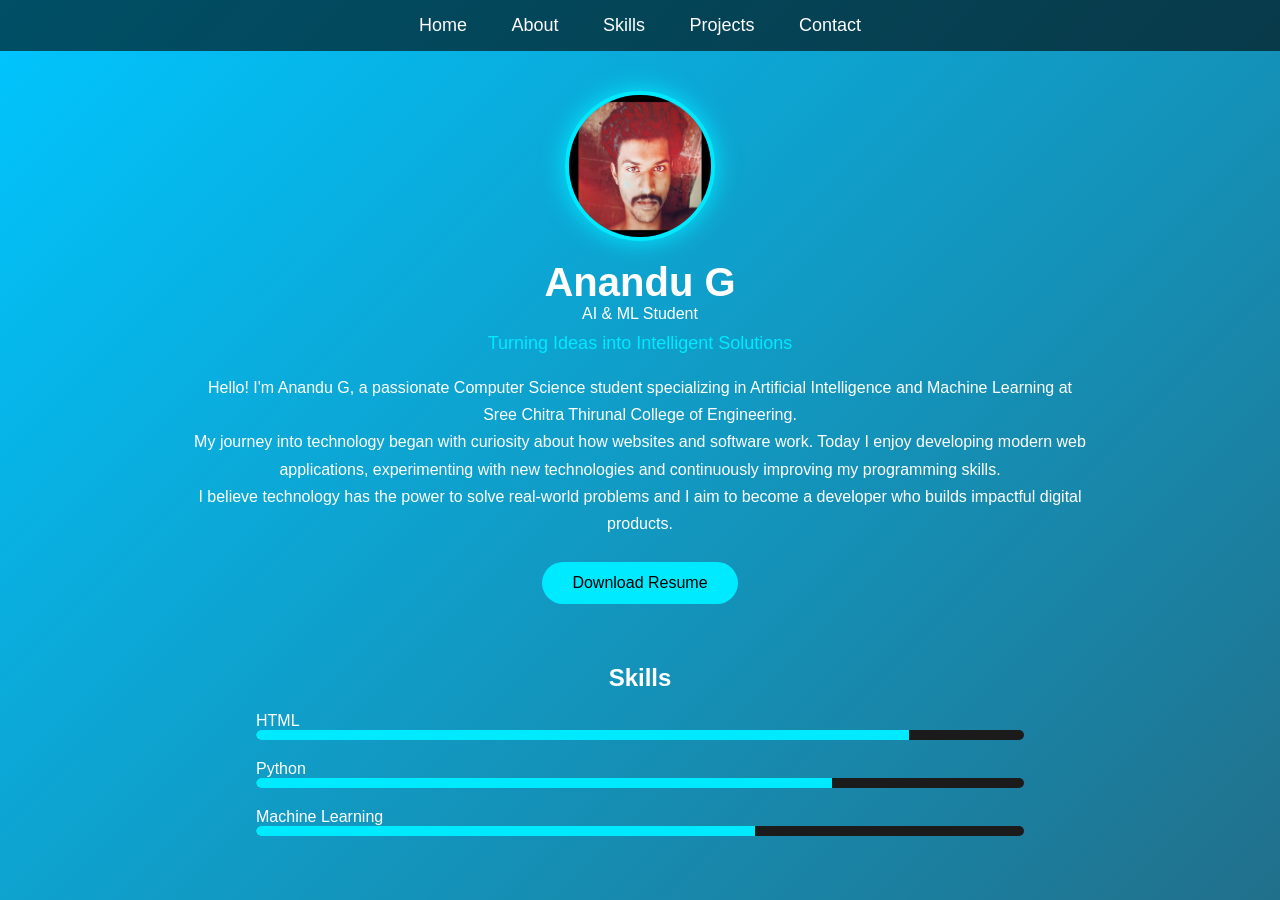
==== index.html @ eeee23ca "Refactor HTML and CSS for improved styling" ====
<!DOCTYPE html>
<html>
<head>
<title>Anandu Portfolio</title>

<style>

*{
margin:0;
padding:0;
box-sizing:border-box;
font-family:Arial;
}

/* Animated Gradient Background */

body{
height:100vh;
color:white;
text-align:center;
background: linear-gradient(-45deg,#0f2027,#203a43,#2c5364,#00c6ff);
background-size:400% 400%;
animation:gradient 12s ease infinite;
}

@keyframes gradient{
0%{background-position:0% 50%;}
50%{background-position:100% 50%;}
100%{background-position:0% 50%;}
}

/* Navigation */

nav{
background:rgba(0,0,0,0.6);
padding:15px;
position:sticky;
top:0;
}

nav a{
color:white;
text-decoration:none;
margin:20px;
font-size:18px;
transition:0.3s;
}

nav a:hover{
color:#00eaff;
}

/* Profile Section */

.profile img{
width:150px;
height:150px;
border-radius:50%;
border:4px solid #00eaff;
margin-top:40px;
box-shadow:0 0 25px #00eaff;
transition:0.5s;
}

.profile img:hover{
transform:scale(1.1);
box-shadow:0 0 40px #00eaff;
}

h1{
margin-top:15px;
font-size:40px;
}

.subtitle{
color:#00eaff;
margin:10px;
font-size:18px;
}

.intro{
width:70%;
margin:auto;
margin-top:20px;
line-height:1.7;
}

/* Resume Button */

.btn{
margin-top:25px;
padding:12px 30px;
background:#00eaff;
border:none;
border-radius:25px;
font-size:16px;
cursor:pointer;
transition:0.3s;
}

.btn:hover{
background:white;
transform:scale(1.05);
}

/* Skills */

.skills{
margin-top:60px;
}

.skill{
width:60%;
margin:20px auto;
text-align:left;
}

.bar{
background:#1b1b1b;
border-radius:20px;
overflow:hidden;
}

.progress{
height:10px;
background:#00eaff;
animation:load 2s;
}

@keyframes load{
0%{width:0}
}

/* Floating Animation */

.profile{
animation:float 3s ease-in-out infinite;
}

@keyframes float{
0%,100%{transform:translateY(0);}
50%{transform:translateY(-10px);}
}

</style>

</head>

<body>

<nav>

<a href="#">Home</a>
<a href="about.html">About</a>
<a href="skills.html">Skills</a>
<a href="projects.html">Projects</a>
<a href="contact.html">Contact</a>

</nav>

<div class="profile">

<img src="profile.jpg">

<h1>Anandu G</h1>

<p>AI & ML Student</p>

<p class="subtitle">Turning Ideas into Intelligent Solutions</p>

<div class="intro">

<p>
Hello! I'm Anandu G, a passionate Computer Science student specializing in Artificial Intelligence and Machine Learning at Sree Chitra Thirunal College of Engineering.
</p>

<p>
My journey into technology began with curiosity about how websites and software work. Today I enjoy developing modern web applications, experimenting with new technologies and continuously improving my programming skills.
</p>

<p>
I believe technology has the power to solve real-world problems and I aim to become a developer who builds impactful digital products.
</p>

</div>

<button class="btn">Download Resume</button>

</div>

<div class="skills">

<h2>Skills</h2>

<div class="skill">

<p>HTML</p>

<div class="bar">
<div class="progress" style="width:85%"></div>
</div>

</div>

<div class="skill">

<p>Python</p>

<div class="bar">
<div class="progress" style="width:75%"></div>
</div>

</div>

<div class="skill">

<p>Machine Learning</p>

<div class="bar">
<div class="progress" style="width:65%"></div>
</div>

</div>

</div>

</body>
</html>
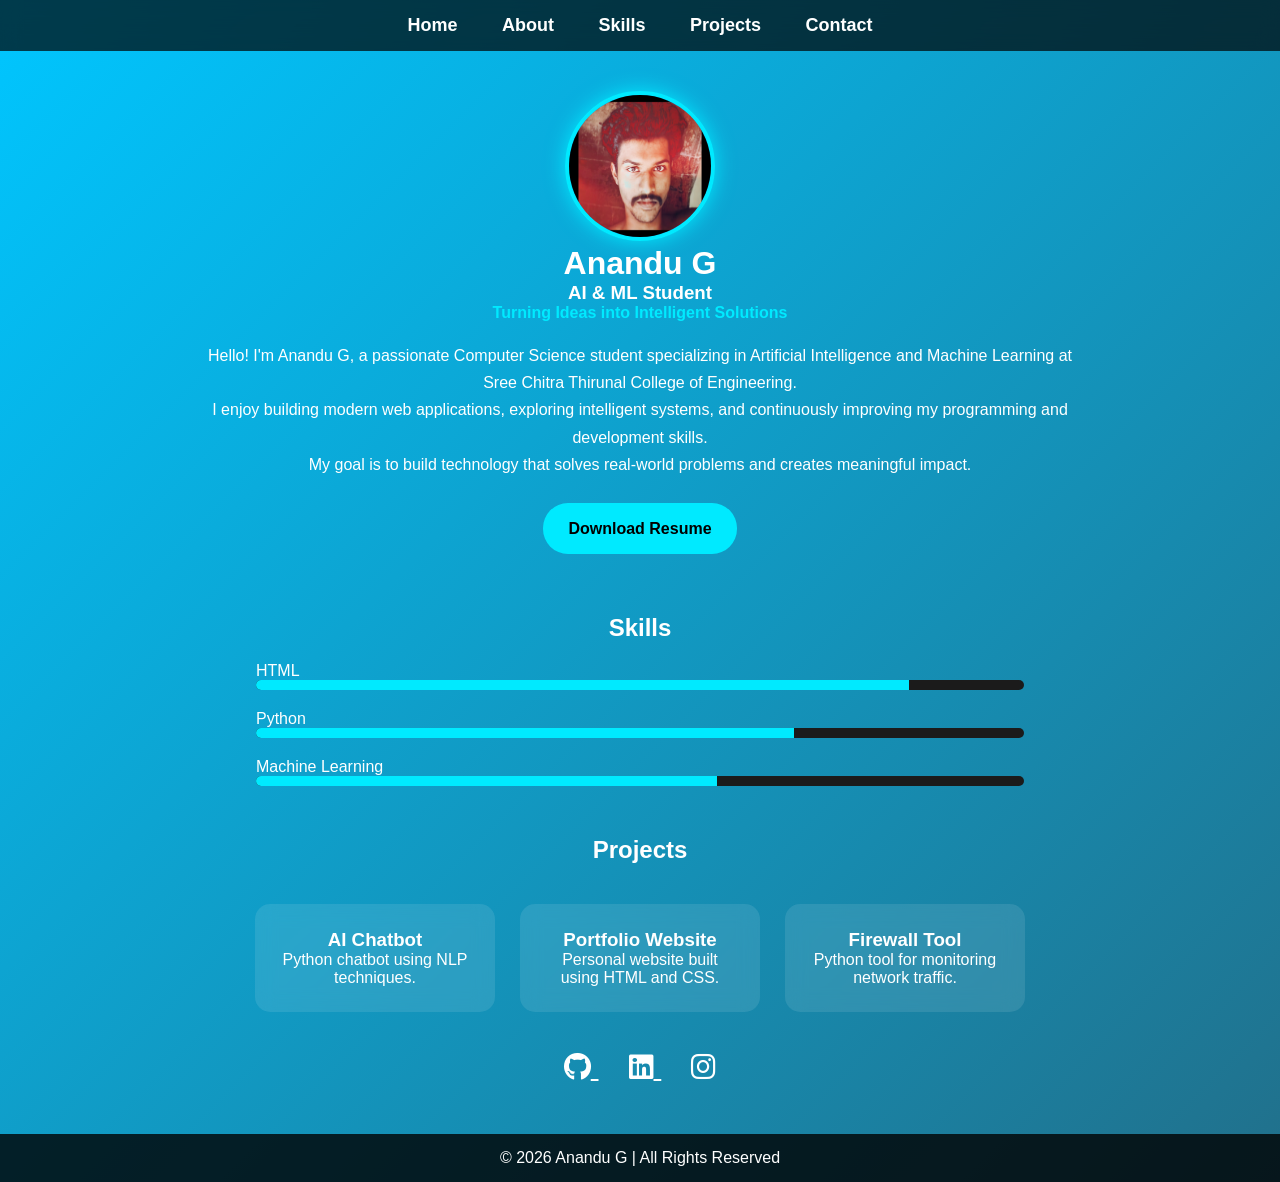
==== commit b7e2d269: "Refactor HTML structure and update styles" ====
--- a/index.html
+++ b/index.html
@@ -3,19 +3,24 @@
 <head>
 <title>Anandu Portfolio</title>
 
+<meta name="viewport" content="width=device-width, initial-scale=1.0">
+
+<!-- Font Awesome Icons -->
+<link rel="stylesheet"
+href="https://cdnjs.cloudflare.com/ajax/libs/font-awesome/6.5.0/css/all.min.css">
+
 <style>
 
 *{
 margin:0;
 padding:0;
 box-sizing:border-box;
-font-family:Arial;
-}
-
-/* Animated Gradient Background */
+font-family:Arial, sans-serif;
+}
+
+/* Animated Background */
 
 body{
-height:100vh;
 color:white;
 text-align:center;
 background: linear-gradient(-45deg,#0f2027,#203a43,#2c5364,#00c6ff);
@@ -32,17 +37,19 @@
 /* Navigation */
 
 nav{
-background:rgba(0,0,0,0.6);
+background:rgba(0,0,0,0.7);
 padding:15px;
 position:sticky;
 top:0;
+backdrop-filter:blur(10px);
 }
 
 nav a{
 color:white;
+margin:20px;
 text-decoration:none;
-margin:20px;
 font-size:18px;
+font-weight:bold;
 transition:0.3s;
 }
 
@@ -50,51 +57,42 @@
 color:#00eaff;
 }
 
-/* Profile Section */
-
-.profile img{
+/* Profile */
+
+.profile-img{
 width:150px;
 height:150px;
 border-radius:50%;
 border:4px solid #00eaff;
 margin-top:40px;
-box-shadow:0 0 25px #00eaff;
-transition:0.5s;
-}
-
-.profile img:hover{
+box-shadow:0 0 20px #00eaff;
+transition:0.4s;
+}
+
+.profile-img:hover{
 transform:scale(1.1);
-box-shadow:0 0 40px #00eaff;
-}
-
-h1{
-margin-top:15px;
-font-size:40px;
-}
-
-.subtitle{
-color:#00eaff;
-margin:10px;
-font-size:18px;
-}
+}
+
+/* Intro */
 
 .intro{
 width:70%;
 margin:auto;
+line-height:1.7;
 margin-top:20px;
-line-height:1.7;
-}
-
-/* Resume Button */
+}
+
+/* Button */
 
 .btn{
+display:inline-block;
+padding:12px 25px;
+background:#00eaff;
+color:black;
+text-decoration:none;
+border-radius:25px;
 margin-top:25px;
-padding:12px 30px;
-background:#00eaff;
-border:none;
-border-radius:25px;
-font-size:16px;
-cursor:pointer;
+font-weight:bold;
 transition:0.3s;
 }
 
@@ -117,6 +115,7 @@
 
 .bar{
 background:#1b1b1b;
+height:10px;
 border-radius:20px;
 overflow:hidden;
 }
@@ -124,49 +123,85 @@
 .progress{
 height:10px;
 background:#00eaff;
-animation:load 2s;
-}
-
-@keyframes load{
-0%{width:0}
-}
-
-/* Floating Animation */
-
-.profile{
-animation:float 3s ease-in-out infinite;
-}
-
-@keyframes float{
-0%,100%{transform:translateY(0);}
-50%{transform:translateY(-10px);}
+}
+
+.html{width:85%;}
+.python{width:70%;}
+.ml{width:60%;}
+
+/* Projects */
+
+.projects{
+display:flex;
+justify-content:center;
+flex-wrap:wrap;
+gap:25px;
+margin-top:40px;
+}
+
+.card{
+background:rgba(255,255,255,0.1);
+padding:25px;
+border-radius:15px;
+width:240px;
+backdrop-filter:blur(10px);
+transition:0.4s;
+}
+
+.card:hover{
+transform:translateY(-10px);
+box-shadow:0 0 20px #00eaff;
+}
+
+/* Social Icons */
+
+.social{
+margin-top:40px;
+}
+
+.social a{
+color:white;
+font-size:28px;
+margin:0 15px;
+transition:0.3s;
+}
+
+.social a:hover{
+color:#00eaff;
+transform:scale(1.2);
+}
+
+/* Footer */
+
+footer{
+margin-top:50px;
+background:rgba(0,0,0,0.8);
+padding:15px;
 }
 
 </style>
-
 </head>
 
 <body>
 
+<!-- Navigation -->
+
 <nav>
-
 <a href="#">Home</a>
-<a href="about.html">About</a>
-<a href="skills.html">Skills</a>
-<a href="projects.html">Projects</a>
-<a href="contact.html">Contact</a>
-
+<a href="#">About</a>
+<a href="#">Skills</a>
+<a href="#">Projects</a>
+<a href="#">Contact</a>
 </nav>
 
-<div class="profile">
-
-<img src="profile.jpg">
+<!-- Profile -->
+
+<img src="profile.jpg" class="profile-img">
 
 <h1>Anandu G</h1>
-
-<p>AI & ML Student</p>
-
-<p class="subtitle">Turning Ideas into Intelligent Solutions</p>
+<h3>AI & ML Student</h3>
+
+<h4 style="color:#00eaff;">Turning Ideas into Intelligent Solutions</h4>
 
 <div class="intro">
 
@@ -175,54 +210,88 @@
 </p>
 
 <p>
-My journey into technology began with curiosity about how websites and software work. Today I enjoy developing modern web applications, experimenting with new technologies and continuously improving my programming skills.
+I enjoy building modern web applications, exploring intelligent systems, and continuously improving my programming and development skills.
 </p>
 
 <p>
-I believe technology has the power to solve real-world problems and I aim to become a developer who builds impactful digital products.
+My goal is to build technology that solves real-world problems and creates meaningful impact.
 </p>
 
-</div>
-
-<button class="btn">Download Resume</button>
-
-</div>
+<a href="resume.pdf" class="btn">Download Resume</a>
+
+</div>
+
+<!-- Skills -->
 
 <div class="skills">
 
 <h2>Skills</h2>
 
 <div class="skill">
-
 <p>HTML</p>
-
-<div class="bar">
-<div class="progress" style="width:85%"></div>
-</div>
-
+<div class="bar"><div class="progress html"></div></div>
 </div>
 
 <div class="skill">
-
 <p>Python</p>
-
-<div class="bar">
-<div class="progress" style="width:75%"></div>
-</div>
-
+<div class="bar"><div class="progress python"></div></div>
 </div>
 
 <div class="skill">
-
 <p>Machine Learning</p>
-
-<div class="bar">
-<div class="progress" style="width:65%"></div>
-</div>
-
-</div>
-
-</div>
+<div class="bar"><div class="progress ml"></div></div>
+</div>
+
+</div>
+
+<!-- Projects -->
+
+<h2 style="margin-top:50px;">Projects</h2>
+
+<div class="projects">
+
+<div class="card">
+<h3>AI Chatbot</h3>
+<p>Python chatbot using NLP techniques.</p>
+</div>
+
+<div class="card">
+<h3>Portfolio Website</h3>
+<p>Personal website built using HTML and CSS.</p>
+</div>
+
+<div class="card">
+<h3>Firewall Tool</h3>
+<p>Python tool for monitoring network traffic.</p>
+</div>
+
+</div>
+
+<!-- Social -->
+
+<div class="social">
+
+<a href="https://github.com/anandu112-ai" target="_blank">
+<i class="fab fa-github"></i>
+</a>
+
+<a href="https://www.linkedin.com/in/anandug112" target="_blank">
+<i class="fab fa-linkedin"></i>
+</a>
+
+<a href="https://www.instagram.com/lonewolf_mk" target="_blank">
+<i class="fab fa-instagram"></i>
+</a>
+
+</div>
+
+<!-- Footer -->
+
+<footer>
+
+<p>© 2026 Anandu G | All Rights Reserved</p>
+
+</footer>
 
 </body>
 </html>
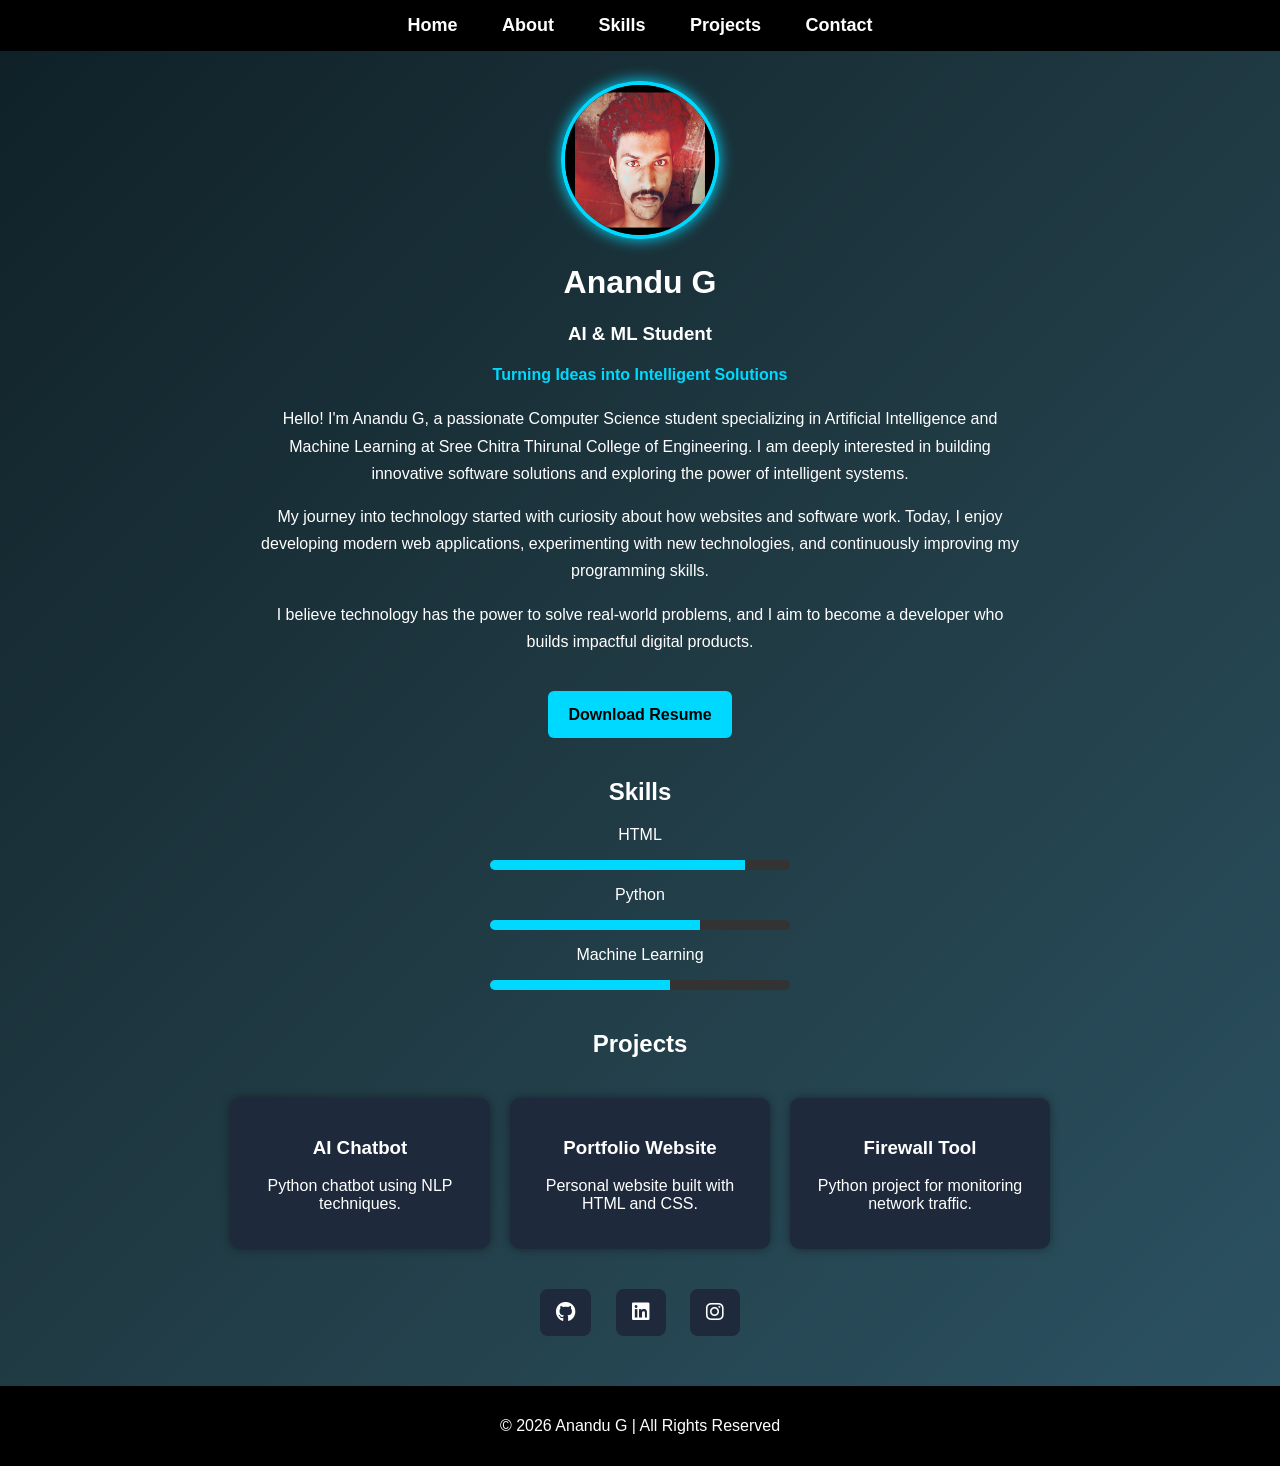
==== commit 5c9c7e87: "Refactor index.html for style and content updates Updated various styles and content for improved ae" ====
--- a/index.html
+++ b/index.html
@@ -1,47 +1,30 @@
 <!DOCTYPE html>
 <html>
+
 <head>
+
 <title>Anandu Portfolio</title>
 
-<meta name="viewport" content="width=device-width, initial-scale=1.0">
-
 <!-- Font Awesome Icons -->
-<link rel="stylesheet"
-href="https://cdnjs.cloudflare.com/ajax/libs/font-awesome/6.5.0/css/all.min.css">
+<link rel="stylesheet" href="https://cdnjs.cloudflare.com/ajax/libs/font-awesome/6.5.0/css/all.min.css">
 
 <style>
 
-*{
+body{
 margin:0;
-padding:0;
-box-sizing:border-box;
 font-family:Arial, sans-serif;
-}
-
-/* Animated Background */
-
-body{
+text-align:center;
+background:linear-gradient(135deg,#0f2027,#203a43,#2c5364);
 color:white;
-text-align:center;
-background: linear-gradient(-45deg,#0f2027,#203a43,#2c5364,#00c6ff);
-background-size:400% 400%;
-animation:gradient 12s ease infinite;
-}
-
-@keyframes gradient{
-0%{background-position:0% 50%;}
-50%{background-position:100% 50%;}
-100%{background-position:0% 50%;}
 }
 
 /* Navigation */
 
 nav{
-background:rgba(0,0,0,0.7);
+background:black;
 padding:15px;
 position:sticky;
 top:0;
-backdrop-filter:blur(10px);
 }
 
 nav a{
@@ -54,7 +37,7 @@
 }
 
 nav a:hover{
-color:#00eaff;
+color:#00d9ff;
 }
 
 /* Profile */
@@ -63,9 +46,9 @@
 width:150px;
 height:150px;
 border-radius:50%;
-border:4px solid #00eaff;
-margin-top:40px;
-box-shadow:0 0 20px #00eaff;
+border:4px solid #00d9ff;
+margin-top:30px;
+box-shadow:0 0 15px #00d9ff;
 transition:0.4s;
 }
 
@@ -76,22 +59,21 @@
 /* Intro */
 
 .intro{
-width:70%;
+width:60%;
 margin:auto;
 line-height:1.7;
-margin-top:20px;
 }
 
 /* Button */
 
 .btn{
 display:inline-block;
-padding:12px 25px;
-background:#00eaff;
+padding:10px 20px;
+background:#00d9ff;
 color:black;
 text-decoration:none;
-border-radius:25px;
-margin-top:25px;
+border-radius:6px;
+margin-top:20px;
 font-weight:bold;
 transition:0.3s;
 }
@@ -104,25 +86,26 @@
 /* Skills */
 
 .skills{
-margin-top:60px;
-}
-
-.skill{
-width:60%;
-margin:20px auto;
-text-align:left;
+margin-top:40px;
 }
 
 .bar{
-background:#1b1b1b;
+width:300px;
+background:#333;
 height:10px;
-border-radius:20px;
+margin:10px auto;
+border-radius:5px;
 overflow:hidden;
 }
 
-.progress{
+.bar div{
 height:10px;
-background:#00eaff;
+background:#00d9ff;
+animation:load 2s;
+}
+
+@keyframes load{
+0%{width:0}
 }
 
 .html{width:85%;}
@@ -134,52 +117,60 @@
 .projects{
 display:flex;
 justify-content:center;
+gap:20px;
+margin-top:40px;
 flex-wrap:wrap;
-gap:25px;
+}
+
+.card{
+background:#1e293b;
+padding:20px;
+border-radius:10px;
+width:220px;
+transition:0.3s;
+box-shadow:0 0 10px rgba(0,0,0,0.4);
+}
+
+.card:hover{
+transform:translateY(-8px);
+background:#00d9ff;
+color:black;
+}
+
+/* Social */
+
+.social{
+margin-top:30px;
+}
+
+.social a{
+display:inline-block;
+margin:10px;
+padding:12px 16px;
+background:#1e293b;
+color:white;
+text-decoration:none;
+border-radius:8px;
+font-size:20px;
+transition:0.3s;
+}
+
+.social a:hover{
+background:#00d9ff;
+color:black;
+transform:scale(1.1);
+}
+
+/* Footer */
+
+footer{
 margin-top:40px;
-}
-
-.card{
-background:rgba(255,255,255,0.1);
-padding:25px;
-border-radius:15px;
-width:240px;
-backdrop-filter:blur(10px);
-transition:0.4s;
-}
-
-.card:hover{
-transform:translateY(-10px);
-box-shadow:0 0 20px #00eaff;
-}
-
-/* Social Icons */
-
-.social{
-margin-top:40px;
-}
-
-.social a{
-color:white;
-font-size:28px;
-margin:0 15px;
-transition:0.3s;
-}
-
-.social a:hover{
-color:#00eaff;
-transform:scale(1.2);
-}
-
-/* Footer */
-
-footer{
-margin-top:50px;
-background:rgba(0,0,0,0.8);
+background:black;
 padding:15px;
 }
 
 </style>
+
 </head>
 
 <body>
@@ -187,11 +178,13 @@
 <!-- Navigation -->
 
 <nav>
-<a href="#">Home</a>
-<a href="#">About</a>
-<a href="#">Skills</a>
-<a href="#">Projects</a>
-<a href="#">Contact</a>
+
+<a href="index.html">Home</a>
+<a href="about.html">About</a>
+<a href="skills.html">Skills</a>
+<a href="projects.html">Projects</a>
+<a href="contact.html">Contact</a>
+
 </nav>
 
 <!-- Profile -->
@@ -201,20 +194,20 @@
 <h1>Anandu G</h1>
 <h3>AI & ML Student</h3>
 
-<h4 style="color:#00eaff;">Turning Ideas into Intelligent Solutions</h4>
+<h4 style="color:#00d9ff;">Turning Ideas into Intelligent Solutions</h4>
 
 <div class="intro">
 
 <p>
-Hello! I'm Anandu G, a passionate Computer Science student specializing in Artificial Intelligence and Machine Learning at Sree Chitra Thirunal College of Engineering.
+Hello! I'm Anandu G, a passionate Computer Science student specializing in Artificial Intelligence and Machine Learning at Sree Chitra Thirunal College of Engineering. I am deeply interested in building innovative software solutions and exploring the power of intelligent systems.
 </p>
 
 <p>
-I enjoy building modern web applications, exploring intelligent systems, and continuously improving my programming and development skills.
+My journey into technology started with curiosity about how websites and software work. Today, I enjoy developing modern web applications, experimenting with new technologies, and continuously improving my programming skills.
 </p>
 
 <p>
-My goal is to build technology that solves real-world problems and creates meaningful impact.
+I believe technology has the power to solve real-world problems, and I aim to become a developer who builds impactful digital products.
 </p>
 
 <a href="resume.pdf" class="btn">Download Resume</a>
@@ -227,26 +220,20 @@
 
 <h2>Skills</h2>
 
-<div class="skill">
 <p>HTML</p>
-<div class="bar"><div class="progress html"></div></div>
-</div>
-
-<div class="skill">
+<div class="bar"><div class="html"></div></div>
+
 <p>Python</p>
-<div class="bar"><div class="progress python"></div></div>
-</div>
-
-<div class="skill">
+<div class="bar"><div class="python"></div></div>
+
 <p>Machine Learning</p>
-<div class="bar"><div class="progress ml"></div></div>
-</div>
+<div class="bar"><div class="ml"></div></div>
 
 </div>
 
 <!-- Projects -->
 
-<h2 style="margin-top:50px;">Projects</h2>
+<h2 style="margin-top:40px;">Projects</h2>
 
 <div class="projects">
 
@@ -257,17 +244,17 @@
 
 <div class="card">
 <h3>Portfolio Website</h3>
-<p>Personal website built using HTML and CSS.</p>
+<p>Personal website built with HTML and CSS.</p>
 </div>
 
 <div class="card">
 <h3>Firewall Tool</h3>
-<p>Python tool for monitoring network traffic.</p>
-</div>
-
-</div>
-
-<!-- Social -->
+<p>Python project for monitoring network traffic.</p>
+</div>
+
+</div>
+
+<!-- Social Links -->
 
 <div class="social">
 
@@ -279,7 +266,7 @@
 <i class="fab fa-linkedin"></i>
 </a>
 
-<a href="https://www.instagram.com/lonewolf_mk" target="_blank">
+<a href="https://www.instagram.com/lonewolf_mk?igsh=MXBmaDljZ3duc3Azbw==" target="_blank">
 <i class="fab fa-instagram"></i>
 </a>
 
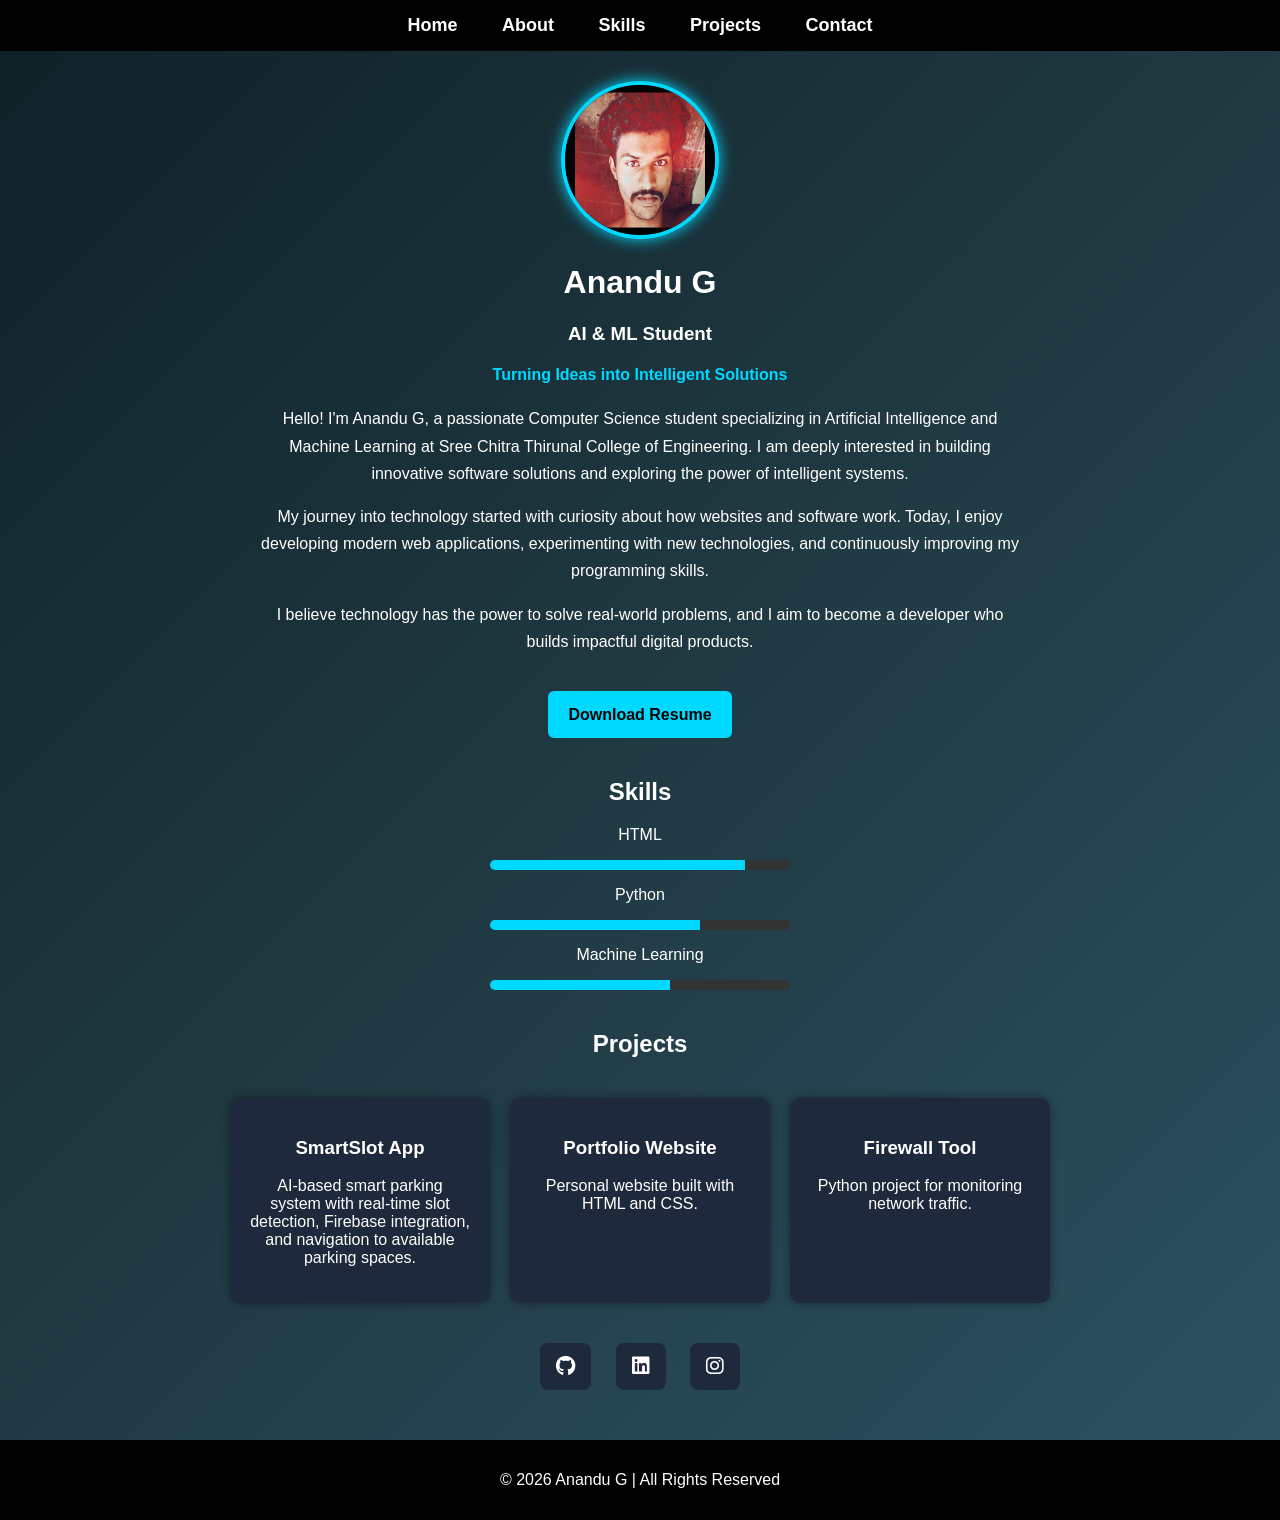
==== commit 979f82e0: "Update index.html" ====
--- a/index.html
+++ b/index.html
@@ -238,8 +238,8 @@
 <div class="projects">
 
 <div class="card">
-<h3>AI Chatbot</h3>
-<p>Python chatbot using NLP techniques.</p>
+<h3>SmartSlot App</h3>
+<p>AI-based smart parking system with real-time slot detection, Firebase integration, and navigation to available parking spaces.</p>
 </div>
 
 <div class="card">
@@ -281,4 +281,4 @@
 </footer>
 
 </body>
-</html>
+</html>
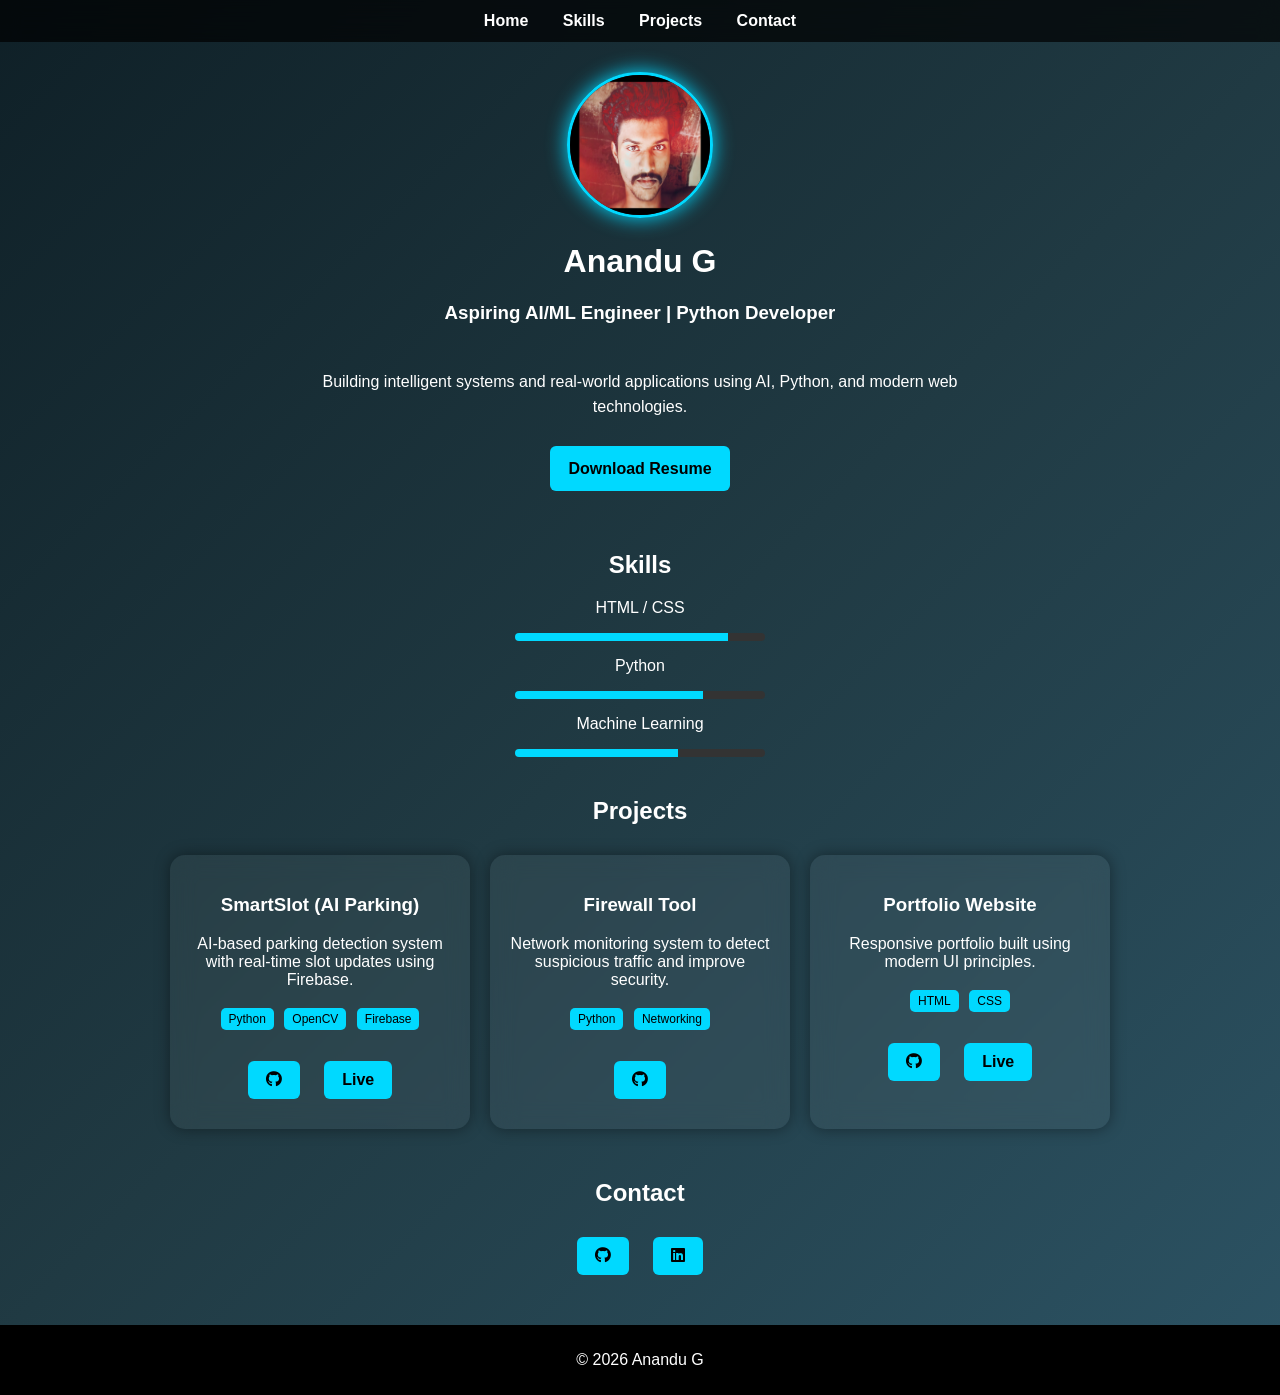
==== commit 548ff642: "Update index.html" ====
--- a/index.html
+++ b/index.html
@@ -1,79 +1,64 @@
 <!DOCTYPE html>
 <html>
-
 <head>
-
-<title>Anandu Portfolio</title>
-
-<!-- Font Awesome Icons -->
+<title>Anandu G | Portfolio</title>
+
 <link rel="stylesheet" href="https://cdnjs.cloudflare.com/ajax/libs/font-awesome/6.5.0/css/all.min.css">
 
 <style>
 
 body{
 margin:0;
-font-family:Arial, sans-serif;
-text-align:center;
+font-family: 'Segoe UI', sans-serif;
 background:linear-gradient(135deg,#0f2027,#203a43,#2c5364);
 color:white;
-}
-
-/* Navigation */
-
+text-align:center;
+}
+
+/* NAV */
 nav{
-background:black;
-padding:15px;
+background:rgba(0,0,0,0.7);
+backdrop-filter:blur(10px);
+padding:12px;
 position:sticky;
 top:0;
 }
 
 nav a{
 color:white;
-margin:20px;
+margin:15px;
 text-decoration:none;
-font-size:18px;
-font-weight:bold;
-transition:0.3s;
-}
-
-nav a:hover{
-color:#00d9ff;
-}
-
-/* Profile */
-
+font-weight:600;
+}
+
+nav a:hover{color:#00d9ff;}
+
+/* PROFILE */
 .profile-img{
-width:150px;
-height:150px;
+width:140px;
+height:140px;
 border-radius:50%;
-border:4px solid #00d9ff;
+border:3px solid #00d9ff;
 margin-top:30px;
-box-shadow:0 0 15px #00d9ff;
-transition:0.4s;
-}
-
-.profile-img:hover{
-transform:scale(1.1);
-}
-
-/* Intro */
+box-shadow:0 0 20px #00d9ff;
+}
 
 .intro{
-width:60%;
+max-width:700px;
 margin:auto;
-line-height:1.7;
-}
-
-/* Button */
-
+line-height:1.6;
+padding:10px;
+}
+
+/* BUTTON */
 .btn{
 display:inline-block;
-padding:10px 20px;
+padding:10px 18px;
 background:#00d9ff;
 color:black;
+border-radius:6px;
+margin:10px;
 text-decoration:none;
-border-radius:6px;
-margin-top:20px;
 font-weight:bold;
 transition:0.3s;
 }
@@ -83,201 +68,167 @@
 transform:scale(1.05);
 }
 
-/* Skills */
-
-.skills{
-margin-top:40px;
-}
-
+/* SECTION */
+.section{margin-top:40px;}
+
+/* SKILLS */
 .bar{
-width:300px;
+width:250px;
 background:#333;
-height:10px;
+height:8px;
 margin:10px auto;
 border-radius:5px;
 overflow:hidden;
 }
-
 .bar div{
-height:10px;
+height:8px;
 background:#00d9ff;
-animation:load 2s;
-}
-
-@keyframes load{
-0%{width:0}
-}
-
-.html{width:85%;}
-.python{width:70%;}
-.ml{width:60%;}
-
-/* Projects */
-
+}
+
+/* PROJECTS */
 .projects{
 display:flex;
+flex-wrap:wrap;
 justify-content:center;
 gap:20px;
-margin-top:40px;
-flex-wrap:wrap;
+padding:10px;
 }
 
 .card{
-background:#1e293b;
+background:rgba(255,255,255,0.05);
+backdrop-filter:blur(12px);
 padding:20px;
-border-radius:10px;
-width:220px;
+border-radius:15px;
+width:260px;
+box-shadow:0 0 15px rgba(0,0,0,0.4);
 transition:0.3s;
-box-shadow:0 0 10px rgba(0,0,0,0.4);
 }
 
 .card:hover{
-transform:translateY(-8px);
+transform:translateY(-10px);
+box-shadow:0 0 25px #00d9ff;
+}
+
+.badge{
+display:inline-block;
 background:#00d9ff;
 color:black;
-}
-
-/* Social */
-
-.social{
-margin-top:30px;
-}
-
-.social a{
-display:inline-block;
-margin:10px;
-padding:12px 16px;
-background:#1e293b;
-color:white;
-text-decoration:none;
-border-radius:8px;
-font-size:20px;
-transition:0.3s;
-}
-
-.social a:hover{
-background:#00d9ff;
-color:black;
-transform:scale(1.1);
-}
-
-/* Footer */
-
+padding:4px 8px;
+margin:3px;
+border-radius:5px;
+font-size:12px;
+}
+
+/* FOOTER */
 footer{
 margin-top:40px;
 background:black;
-padding:15px;
+padding:10px;
 }
 
 </style>
-
 </head>
 
 <body>
 
-<!-- Navigation -->
-
 <nav>
-
-<a href="index.html">Home</a>
-<a href="about.html">About</a>
-<a href="skills.html">Skills</a>
-<a href="projects.html">Projects</a>
-<a href="contact.html">Contact</a>
-
+<a href="#">Home</a>
+<a href="#">Skills</a>
+<a href="#">Projects</a>
+<a href="#">Contact</a>
 </nav>
 
-<!-- Profile -->
-
 <img src="profile.jpg" class="profile-img">
 
 <h1>Anandu G</h1>
-<h3>AI & ML Student</h3>
-
-<h4 style="color:#00d9ff;">Turning Ideas into Intelligent Solutions</h4>
+<h3>Aspiring AI/ML Engineer | Python Developer</h3>
 
 <div class="intro">
-
 <p>
-Hello! I'm Anandu G, a passionate Computer Science student specializing in Artificial Intelligence and Machine Learning at Sree Chitra Thirunal College of Engineering. I am deeply interested in building innovative software solutions and exploring the power of intelligent systems.
+Building intelligent systems and real-world applications using AI, Python, and modern web technologies.
 </p>
 
-<p>
-My journey into technology started with curiosity about how websites and software work. Today, I enjoy developing modern web applications, experimenting with new technologies, and continuously improving my programming skills.
-</p>
-
-<p>
-I believe technology has the power to solve real-world problems, and I aim to become a developer who builds impactful digital products.
-</p>
-
 <a href="resume.pdf" class="btn">Download Resume</a>
-
-</div>
-
-<!-- Skills -->
-
-<div class="skills">
-
+</div>
+
+<!-- SKILLS -->
+<div class="section">
 <h2>Skills</h2>
 
-<p>HTML</p>
-<div class="bar"><div class="html"></div></div>
+<p>HTML / CSS</p>
+<div class="bar"><div style="width:85%"></div></div>
 
 <p>Python</p>
-<div class="bar"><div class="python"></div></div>
+<div class="bar"><div style="width:75%"></div></div>
 
 <p>Machine Learning</p>
-<div class="bar"><div class="ml"></div></div>
-
-</div>
-
-<!-- Projects -->
-
-<h2 style="margin-top:40px;">Projects</h2>
+<div class="bar"><div style="width:65%"></div></div>
+</div>
+
+<!-- PROJECTS -->
+<div class="section">
+<h2>Projects</h2>
 
 <div class="projects">
 
 <div class="card">
-<h3>SmartSlot App</h3>
-<p>AI-based smart parking system with real-time slot detection, Firebase integration, and navigation to available parking spaces.</p>
+<h3>SmartSlot (AI Parking)</h3>
+<p>AI-based parking detection system with real-time slot updates using Firebase.</p>
+
+<span class="badge">Python</span>
+<span class="badge">OpenCV</span>
+<span class="badge">Firebase</span>
+
+<br><br>
+
+<a href="#" class="btn"><i class="fab fa-github"></i></a>
+<a href="#" class="btn">Live</a>
+</div>
+
+<div class="card">
+<h3>Firewall Tool</h3>
+<p>Network monitoring system to detect suspicious traffic and improve security.</p>
+
+<span class="badge">Python</span>
+<span class="badge">Networking</span>
+
+<br><br>
+
+<a href="#" class="btn"><i class="fab fa-github"></i></a>
 </div>
 
 <div class="card">
 <h3>Portfolio Website</h3>
-<p>Personal website built with HTML and CSS.</p>
-</div>
-
-<div class="card">
-<h3>Firewall Tool</h3>
-<p>Python project for monitoring network traffic.</p>
-</div>
-
-</div>
-
-<!-- Social Links -->
-
-<div class="social">
-
-<a href="https://github.com/anandu112-ai" target="_blank">
+<p>Responsive portfolio built using modern UI principles.</p>
+
+<span class="badge">HTML</span>
+<span class="badge">CSS</span>
+
+<br><br>
+
+<a href="#" class="btn"><i class="fab fa-github"></i></a>
+<a href="#" class="btn">Live</a>
+</div>
+
+</div>
+</div>
+
+<!-- CONTACT -->
+<div class="section">
+<h2>Contact</h2>
+
+<a href="https://github.com/anandu112-ai" class="btn">
 <i class="fab fa-github"></i>
 </a>
 
-<a href="https://www.linkedin.com/in/anandug112" target="_blank">
+<a href="https://www.linkedin.com/in/anandug112" class="btn">
 <i class="fab fa-linkedin"></i>
 </a>
 
-<a href="https://www.instagram.com/lonewolf_mk?igsh=MXBmaDljZ3duc3Azbw==" target="_blank">
-<i class="fab fa-instagram"></i>
-</a>
-
-</div>
-
-<!-- Footer -->
+</div>
 
 <footer>
-
-<p>© 2026 Anandu G | All Rights Reserved</p>
-
+<p>© 2026 Anandu G</p>
 </footer>
 
 </body>
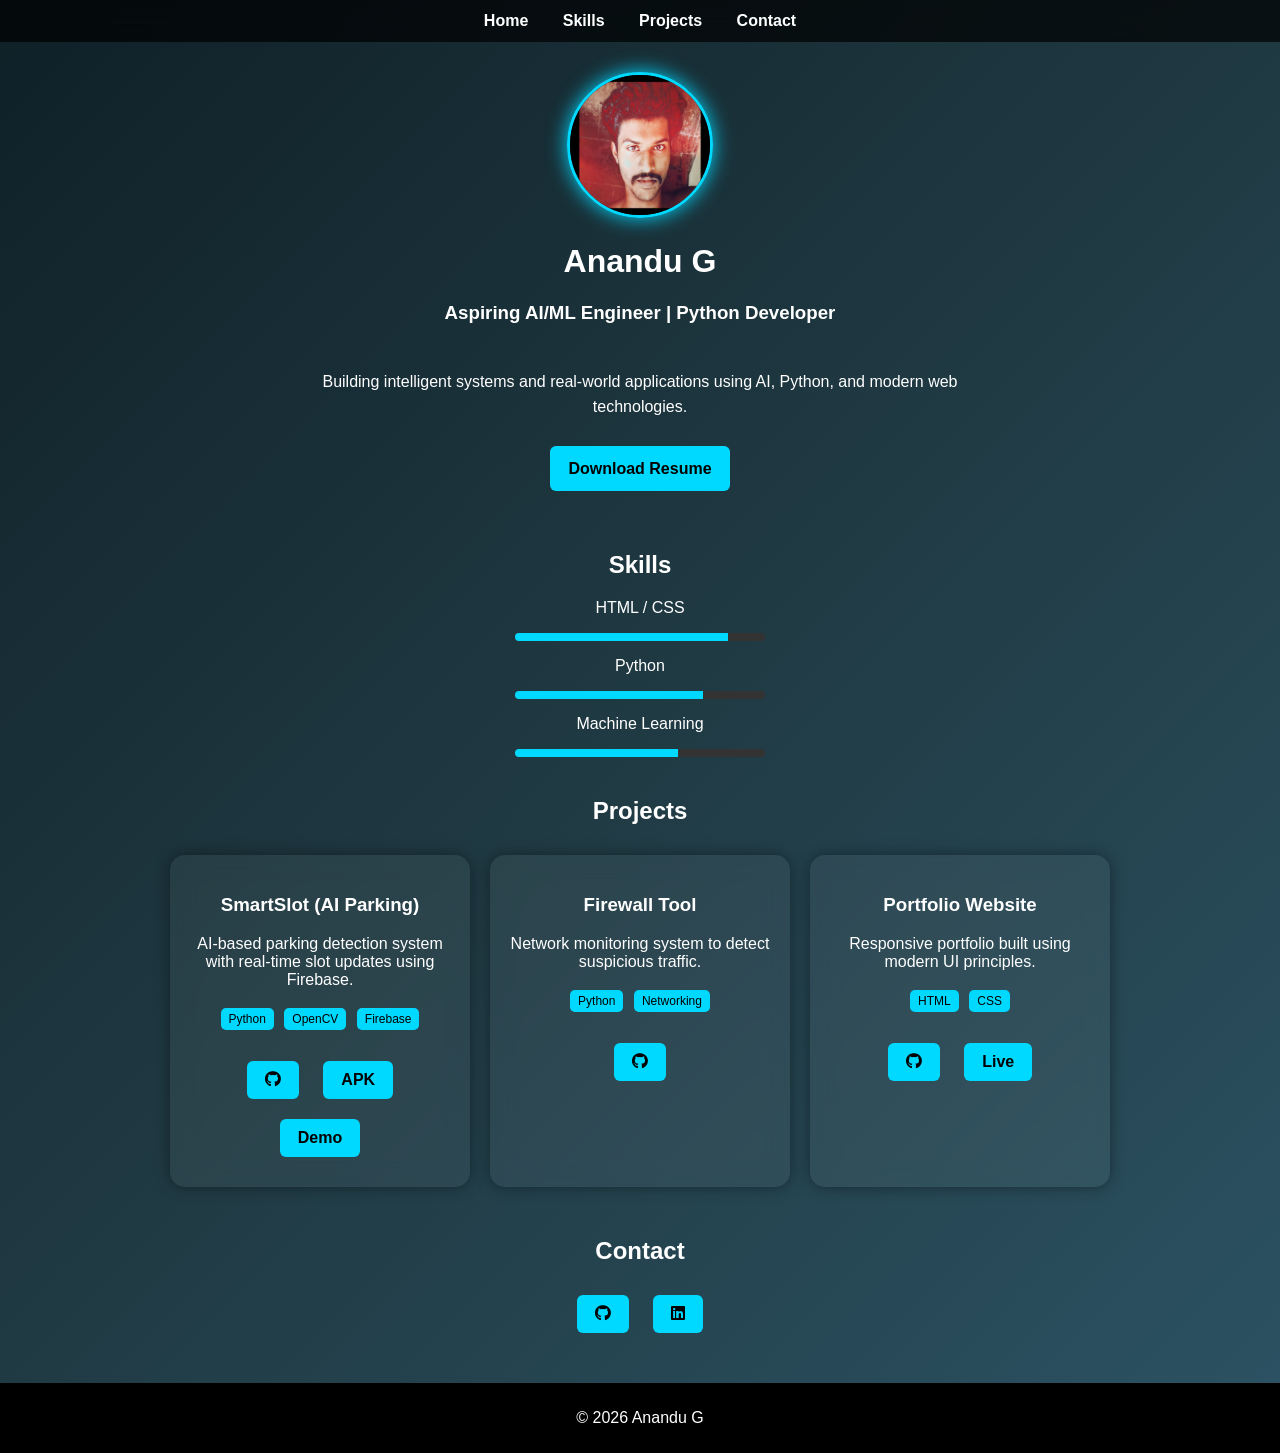
==== commit 758dec38: "Update index.html" ====
--- a/index.html
+++ b/index.html
@@ -131,11 +131,12 @@
 
 <body>
 
+<!-- NAVIGATION -->
 <nav>
-<a href="#">Home</a>
-<a href="#">Skills</a>
-<a href="#">Projects</a>
-<a href="#">Contact</a>
+<a href="index.html">Home</a>
+<a href="skills.html">Skills</a>
+<a href="projects.html">Projects</a>
+<a href="contact.html">Contact</a>
 </nav>
 
 <img src="profile.jpg" class="profile-img">
@@ -148,7 +149,7 @@
 Building intelligent systems and real-world applications using AI, Python, and modern web technologies.
 </p>
 
-<a href="resume.pdf" class="btn">Download Resume</a>
+<a href="resume.pdf" class="btn" target="_blank">Download Resume</a>
 </div>
 
 <!-- SKILLS -->
@@ -171,6 +172,7 @@
 
 <div class="projects">
 
+<!-- SmartSlot -->
 <div class="card">
 <h3>SmartSlot (AI Parking)</h3>
 <p>AI-based parking detection system with real-time slot updates using Firebase.</p>
@@ -181,22 +183,31 @@
 
 <br><br>
 
-<a href="#" class="btn"><i class="fab fa-github"></i></a>
-<a href="#" class="btn">Live</a>
-</div>
-
+<a href="https://github.com/YOUR_SMARTSLOT_REPO" class="btn" target="_blank">
+<i class="fab fa-github"></i>
+</a>
+
+<a href="YOUR_APK_LINK" class="btn" target="_blank">APK</a>
+
+<a href="YOUR_VIDEO_LINK" class="btn" target="_blank">Demo</a>
+</div>
+
+<!-- Firewall -->
 <div class="card">
 <h3>Firewall Tool</h3>
-<p>Network monitoring system to detect suspicious traffic and improve security.</p>
+<p>Network monitoring system to detect suspicious traffic.</p>
 
 <span class="badge">Python</span>
 <span class="badge">Networking</span>
 
 <br><br>
 
-<a href="#" class="btn"><i class="fab fa-github"></i></a>
-</div>
-
+<a href="https://github.com/YOUR_FIREWALL_REPO" class="btn" target="_blank">
+<i class="fab fa-github"></i>
+</a>
+</div>
+
+<!-- Portfolio -->
 <div class="card">
 <h3>Portfolio Website</h3>
 <p>Responsive portfolio built using modern UI principles.</p>
@@ -206,8 +217,11 @@
 
 <br><br>
 
-<a href="#" class="btn"><i class="fab fa-github"></i></a>
-<a href="#" class="btn">Live</a>
+<a href="https://github.com/YOUR_PORTFOLIO_REPO" class="btn" target="_blank">
+<i class="fab fa-github"></i>
+</a>
+
+<a href="YOUR_PORTFOLIO_LIVE_LINK" class="btn" target="_blank">Live</a>
 </div>
 
 </div>
@@ -217,11 +231,11 @@
 <div class="section">
 <h2>Contact</h2>
 
-<a href="https://github.com/anandu112-ai" class="btn">
-<i class="fab fa-github"></i>
-</a>
-
-<a href="https://www.linkedin.com/in/anandug112" class="btn">
+<a href="https://github.com/anandu112-ai" class="btn" target="_blank">
+<i class="fab fa-github"></i>
+</a>
+
+<a href="https://www.linkedin.com/in/anandug112" class="btn" target="_blank">
 <i class="fab fa-linkedin"></i>
 </a>
 
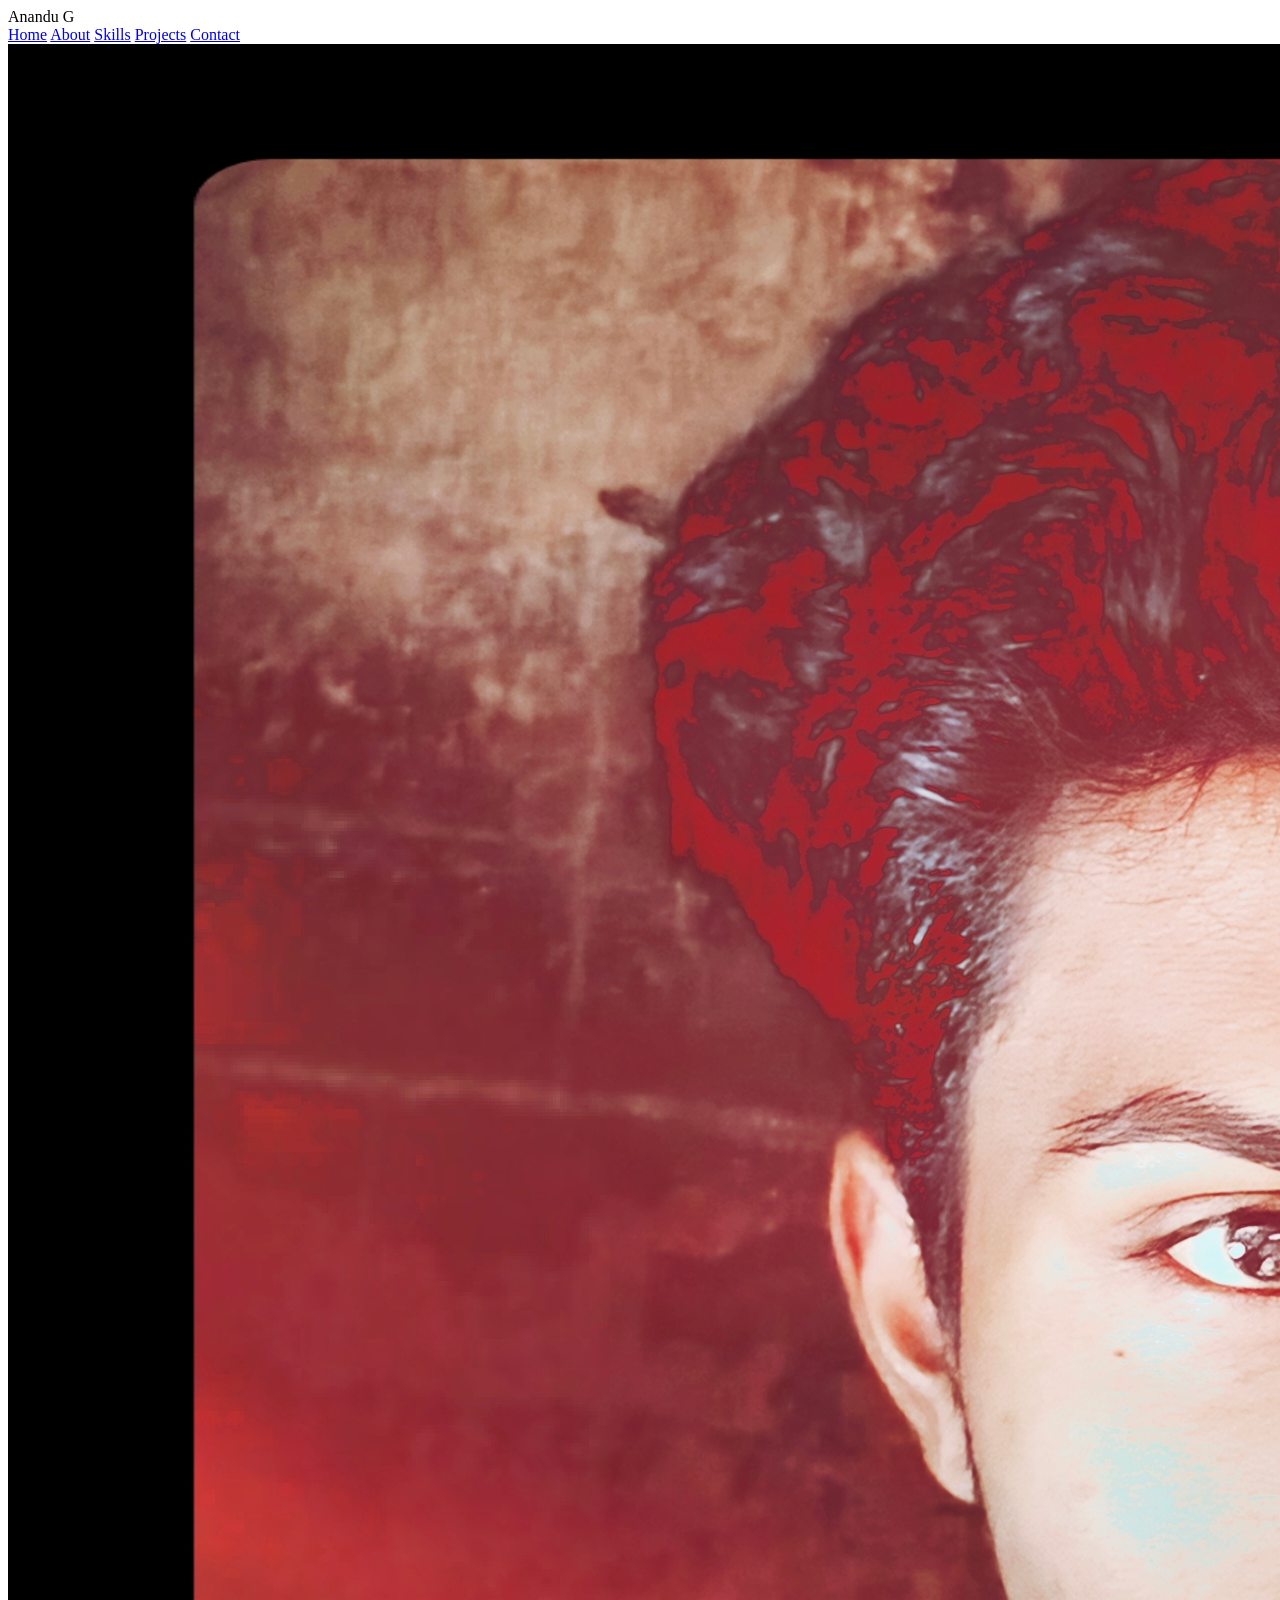
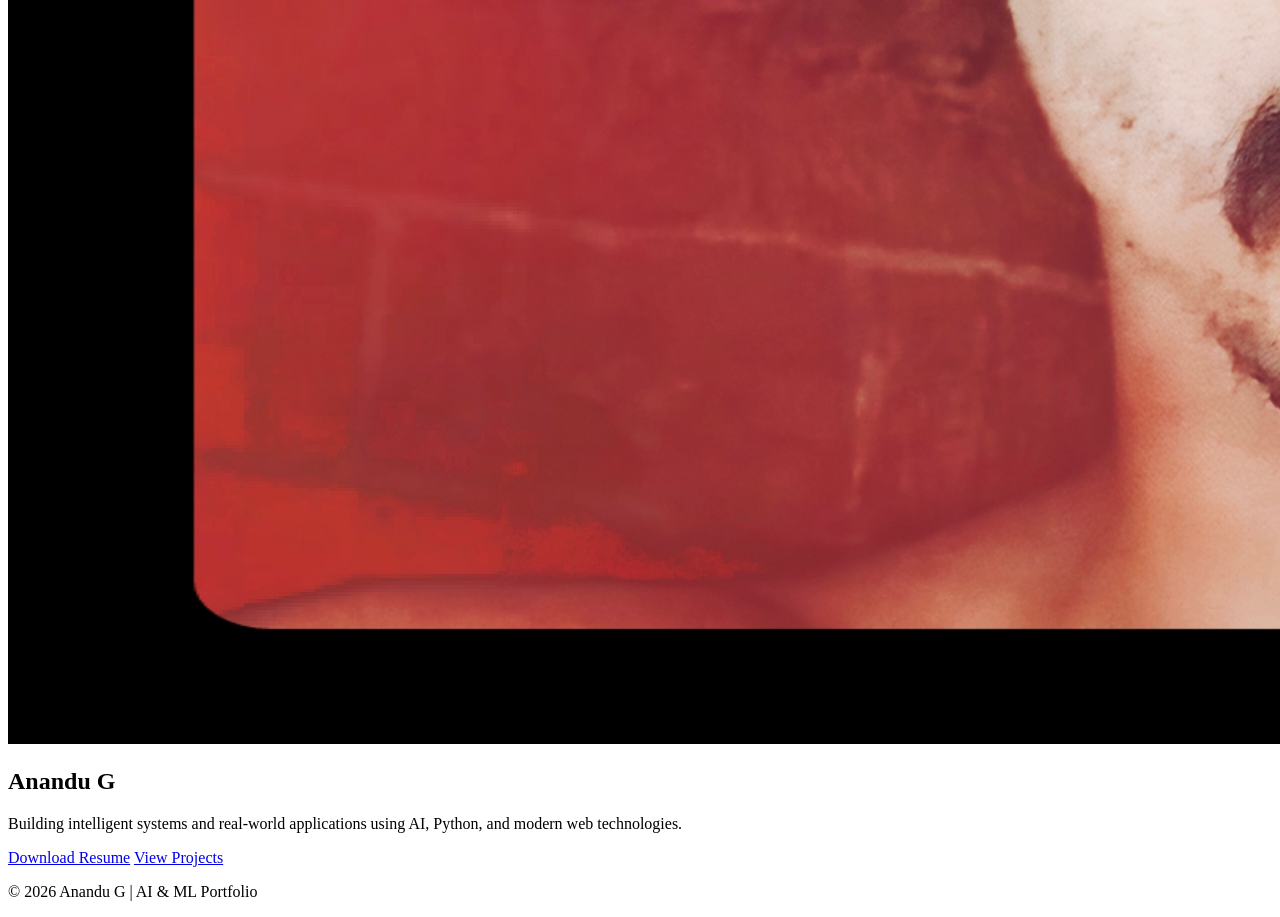
==== commit 1795c027: "Update index.html with clean, bug-free code" ====
--- a/index.html
+++ b/index.html
@@ -1,249 +1,62 @@
 <!DOCTYPE html>
-<html>
+<html lang="en">
+
 <head>
+
+<meta charset="UTF-8">
+<meta name="viewport" content="width=device-width, initial-scale=1.0">
+
 <title>Anandu G | Portfolio</title>
 
-<link rel="stylesheet" href="https://cdnjs.cloudflare.com/ajax/libs/font-awesome/6.5.0/css/all.min.css">
+<link rel="stylesheet" href="style.css">
 
-<style>
+<link rel="stylesheet"
+href="https://cdnjs.cloudflare.com/ajax/libs/font-awesome/6.5.0/css/all.min.css">
 
-body{
-margin:0;
-font-family: 'Segoe UI', sans-serif;
-background:linear-gradient(135deg,#0f2027,#203a43,#2c5364);
-color:white;
-text-align:center;
-}
-
-/* NAV */
-nav{
-background:rgba(0,0,0,0.7);
-backdrop-filter:blur(10px);
-padding:12px;
-position:sticky;
-top:0;
-}
-
-nav a{
-color:white;
-margin:15px;
-text-decoration:none;
-font-weight:600;
-}
-
-nav a:hover{color:#00d9ff;}
-
-/* PROFILE */
-.profile-img{
-width:140px;
-height:140px;
-border-radius:50%;
-border:3px solid #00d9ff;
-margin-top:30px;
-box-shadow:0 0 20px #00d9ff;
-}
-
-.intro{
-max-width:700px;
-margin:auto;
-line-height:1.6;
-padding:10px;
-}
-
-/* BUTTON */
-.btn{
-display:inline-block;
-padding:10px 18px;
-background:#00d9ff;
-color:black;
-border-radius:6px;
-margin:10px;
-text-decoration:none;
-font-weight:bold;
-transition:0.3s;
-}
-
-.btn:hover{
-background:white;
-transform:scale(1.05);
-}
-
-/* SECTION */
-.section{margin-top:40px;}
-
-/* SKILLS */
-.bar{
-width:250px;
-background:#333;
-height:8px;
-margin:10px auto;
-border-radius:5px;
-overflow:hidden;
-}
-.bar div{
-height:8px;
-background:#00d9ff;
-}
-
-/* PROJECTS */
-.projects{
-display:flex;
-flex-wrap:wrap;
-justify-content:center;
-gap:20px;
-padding:10px;
-}
-
-.card{
-background:rgba(255,255,255,0.05);
-backdrop-filter:blur(12px);
-padding:20px;
-border-radius:15px;
-width:260px;
-box-shadow:0 0 15px rgba(0,0,0,0.4);
-transition:0.3s;
-}
-
-.card:hover{
-transform:translateY(-10px);
-box-shadow:0 0 25px #00d9ff;
-}
-
-.badge{
-display:inline-block;
-background:#00d9ff;
-color:black;
-padding:4px 8px;
-margin:3px;
-border-radius:5px;
-font-size:12px;
-}
-
-/* FOOTER */
-footer{
-margin-top:40px;
-background:black;
-padding:10px;
-}
-
-</style>
 </head>
 
 <body>
 
-<!-- NAVIGATION -->
 <nav>
+<div class="container nav-container">
+
+<div class="logo">Anandu G</div>
+
+<div class="nav-links">
 <a href="index.html">Home</a>
+<a href="about.html">About</a>
 <a href="skills.html">Skills</a>
 <a href="projects.html">Projects</a>
 <a href="contact.html">Contact</a>
+</div>
+
+</div>
 </nav>
 
-<img src="profile.jpg" class="profile-img">
+<section class="hero">
+<div class="container">
 
-<h1>Anandu G</h1>
-<h3>Aspiring AI/ML Engineer | Python Developer</h3>
+<img src="profile.jpg" alt="Anandu G" class="profile-img">
 
-<div class="intro">
+<h1>Anandu <span class="highlight">G</span></h1>
+
+<div class="typing"></div>
+
 <p>
 Building intelligent systems and real-world applications using AI, Python, and modern web technologies.
 </p>
 
 <a href="resume.pdf" class="btn" target="_blank">Download Resume</a>
-</div>
-
-<!-- SKILLS -->
-<div class="section">
-<h2>Skills</h2>
-
-<p>HTML / CSS</p>
-<div class="bar"><div style="width:85%"></div></div>
-
-<p>Python</p>
-<div class="bar"><div style="width:75%"></div></div>
-
-<p>Machine Learning</p>
-<div class="bar"><div style="width:65%"></div></div>
-</div>
-
-<!-- PROJECTS -->
-<div class="section">
-<h2>Projects</h2>
-
-<div class="projects">
-
-<!-- SmartSlot -->
-<div class="card">
-<h3>SmartSlot (AI Parking)</h3>
-<p>AI-based parking detection system with real-time slot updates using Firebase.</p>
-
-<span class="badge">Python</span>
-<span class="badge">OpenCV</span>
-<span class="badge">Firebase</span>
-
-<br><br>
-
-<a href="https://github.com/YOUR_SMARTSLOT_REPO" class="btn" target="_blank">
-<i class="fab fa-github"></i>
-</a>
-
-<a href="YOUR_APK_LINK" class="btn" target="_blank">APK</a>
-
-<a href="YOUR_VIDEO_LINK" class="btn" target="_blank">Demo</a>
-</div>
-
-<!-- Firewall -->
-<div class="card">
-<h3>Firewall Tool</h3>
-<p>Network monitoring system to detect suspicious traffic.</p>
-
-<span class="badge">Python</span>
-<span class="badge">Networking</span>
-
-<br><br>
-
-<a href="https://github.com/YOUR_FIREWALL_REPO" class="btn" target="_blank">
-<i class="fab fa-github"></i>
-</a>
-</div>
-
-<!-- Portfolio -->
-<div class="card">
-<h3>Portfolio Website</h3>
-<p>Responsive portfolio built using modern UI principles.</p>
-
-<span class="badge">HTML</span>
-<span class="badge">CSS</span>
-
-<br><br>
-
-<a href="https://github.com/YOUR_PORTFOLIO_REPO" class="btn" target="_blank">
-<i class="fab fa-github"></i>
-</a>
-
-<a href="YOUR_PORTFOLIO_LIVE_LINK" class="btn" target="_blank">Live</a>
-</div>
+<a href="projects.html" class="btn">View Projects</a>
 
 </div>
-</div>
-
-<!-- CONTACT -->
-<div class="section">
-<h2>Contact</h2>
-
-<a href="https://github.com/anandu112-ai" class="btn" target="_blank">
-<i class="fab fa-github"></i>
-</a>
-
-<a href="https://www.linkedin.com/in/anandug112" class="btn" target="_blank">
-<i class="fab fa-linkedin"></i>
-</a>
-
-</div>
+</section>
 
 <footer>
-<p>© 2026 Anandu G</p>
+<p>© 2026 Anandu G | AI & ML Portfolio</p>
 </footer>
+
+<script src="script.js"></script>
 
 </body>
 </html>
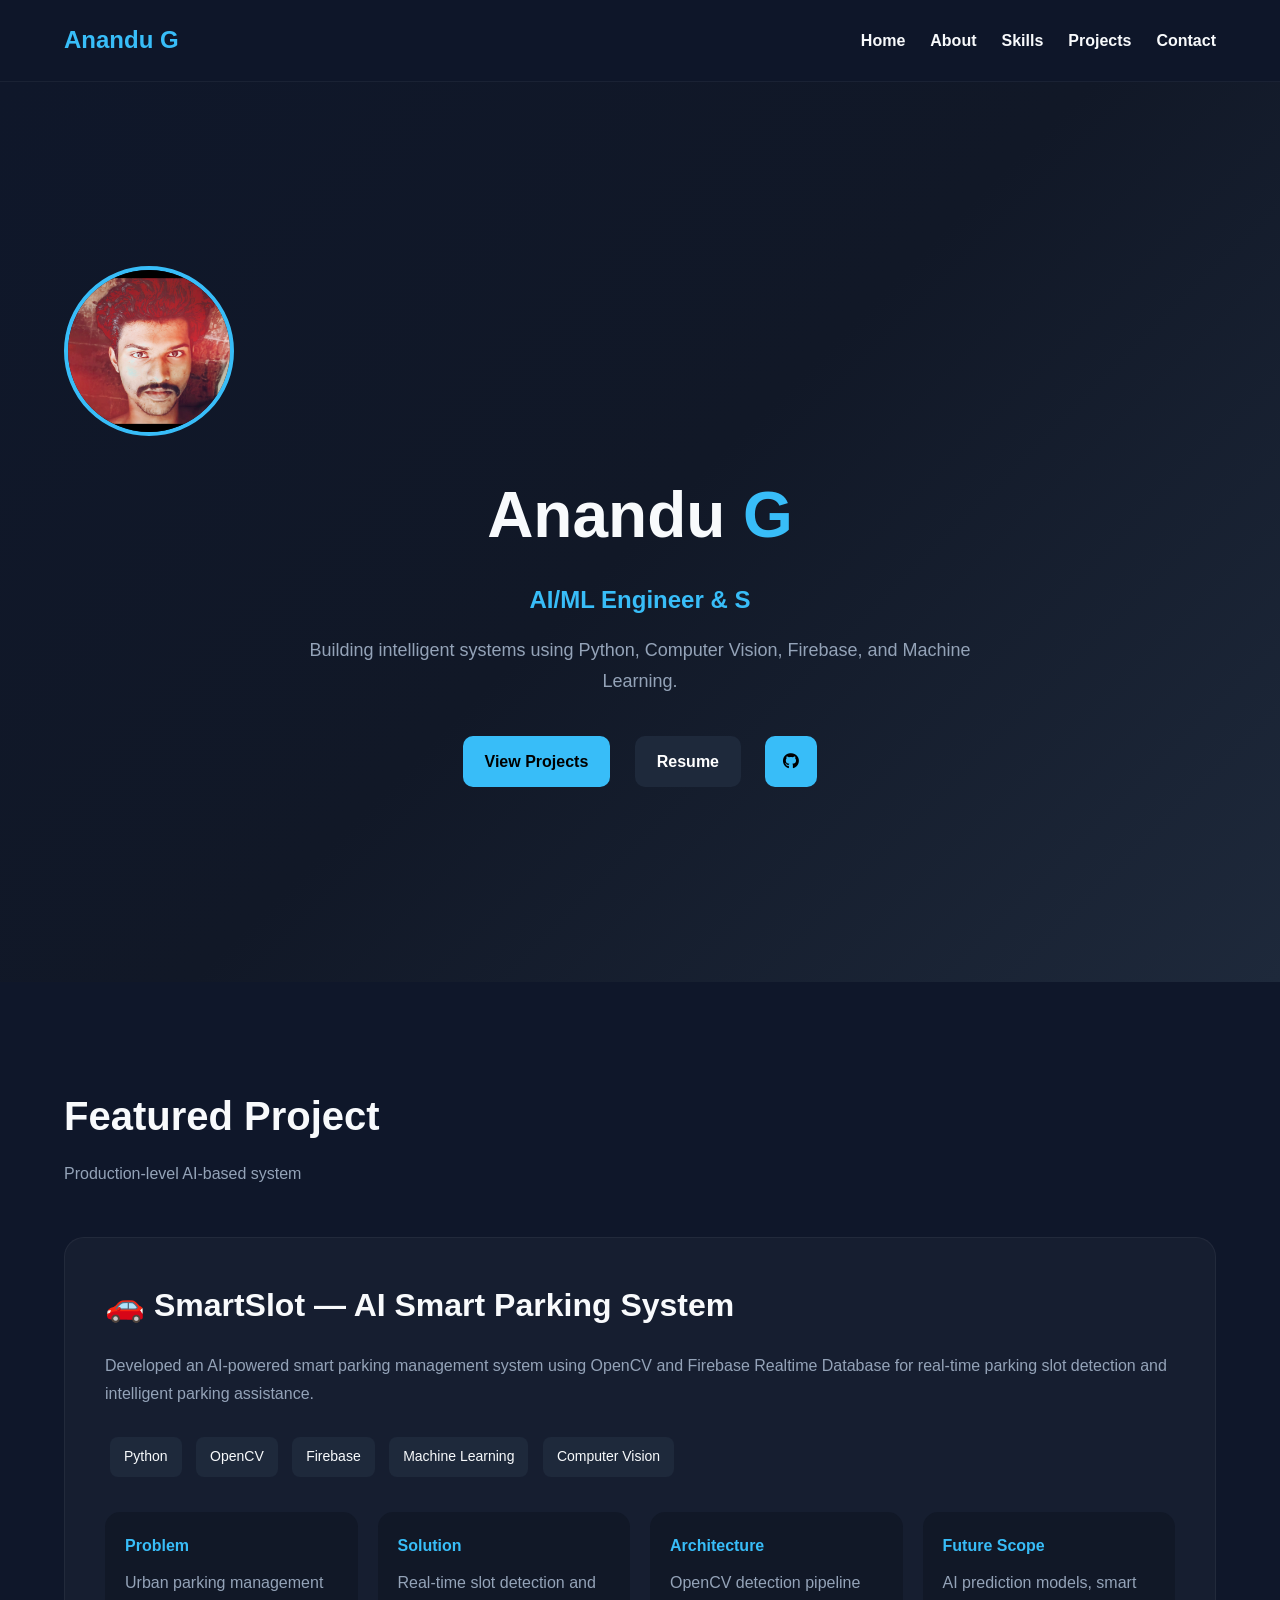
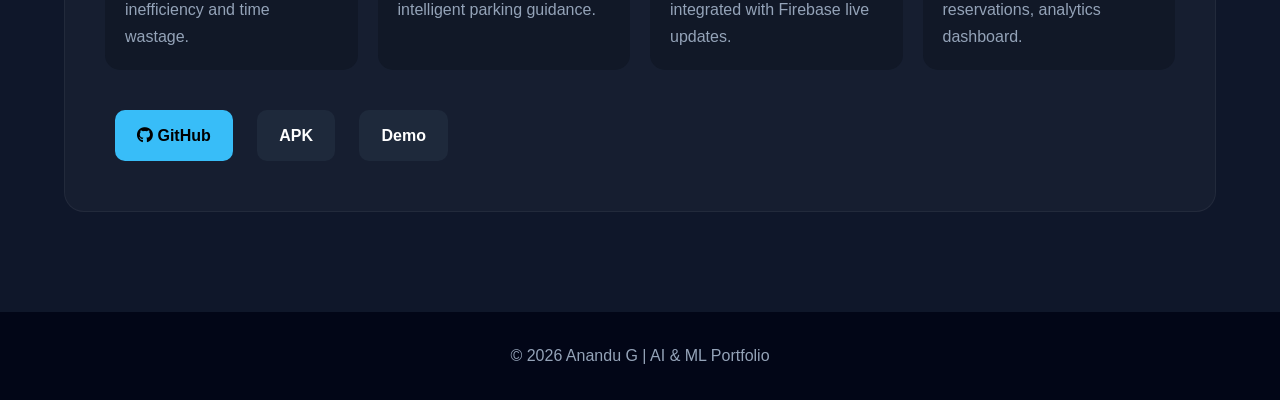
==== commit cbacae10: "Update index.html" ====
--- a/index.html
+++ b/index.html
@@ -1,25 +1,19 @@
 <!DOCTYPE html>
 <html lang="en">
-
 <head>
-
 <meta charset="UTF-8">
 <meta name="viewport" content="width=device-width, initial-scale=1.0">
-
-<title>Anandu G | Portfolio</title>
+<title>Anandu G | AI/ML Engineer</title>
 
 <link rel="stylesheet" href="style.css">
 
 <link rel="stylesheet"
 href="https://cdnjs.cloudflare.com/ajax/libs/font-awesome/6.5.0/css/all.min.css">
-
 </head>
-
 <body>
 
 <nav>
 <div class="container nav-container">
-
 <div class="logo">Anandu G</div>
 
 <div class="nav-links">
@@ -29,25 +23,101 @@
 <a href="projects.html">Projects</a>
 <a href="contact.html">Contact</a>
 </div>
-
 </div>
 </nav>
 
 <section class="hero">
+<div class="container hero-content">
+
+<img src="profile.jpg" alt="Profile" class="profile-img">
+
+<h1>Anandu <span>G</span></h1>
+
+<h2 class="typing"></h2>
+
+<p>
+Building intelligent systems using Python, Computer Vision,
+Firebase, and Machine Learning.
+</p>
+
+<div class="hero-buttons">
+<a href="projects.html" class="btn">View Projects</a>
+<a href="resume.pdf" target="_blank" class="btn secondary">Resume</a>
+<a href="https://github.com/anandu112-ai" target="_blank" class="btn github">
+<i class="fab fa-github"></i>
+</a>
+</div>
+
+</div>
+</section>
+
+<section class="featured-project reveal">
 <div class="container">
 
-<img src="profile.jpg" alt="Anandu G" class="profile-img">
+<div class="section-title">
+<h2>Featured Project</h2>
+<p>Production-level AI-based system</p>
+</div>
 
-<h1>Anandu <span class="highlight">G</span></h1>
+<div class="feature-card">
 
-<div class="typing"></div>
+<div class="feature-text">
+<h3>🚗 SmartSlot — AI Smart Parking System</h3>
 
 <p>
-Building intelligent systems and real-world applications using AI, Python, and modern web technologies.
+Developed an AI-powered smart parking management system using OpenCV and Firebase Realtime Database for real-time parking slot detection and intelligent parking assistance.
 </p>
 
-<a href="resume.pdf" class="btn" target="_blank">Download Resume</a>
-<a href="projects.html" class="btn">View Projects</a>
+<div class="tech-stack">
+<span>Python</span>
+<span>OpenCV</span>
+<span>Firebase</span>
+<span>Machine Learning</span>
+<span>Computer Vision</span>
+</div>
+
+<div class="feature-grid">
+<div>
+<h4>Problem</h4>
+<p>
+Urban parking management inefficiency and time wastage.
+</p>
+</div>
+
+<div>
+<h4>Solution</h4>
+<p>
+Real-time slot detection and intelligent parking guidance.
+</p>
+</div>
+
+<div>
+<h4>Architecture</h4>
+<p>
+OpenCV detection pipeline integrated with Firebase live updates.
+</p>
+</div>
+
+<div>
+<h4>Future Scope</h4>
+<p>
+AI prediction models, smart reservations, analytics dashboard.
+</p>
+</div>
+</div>
+
+<div class="project-buttons">
+<a href="https://github.com/anandu112-ai" target="_blank" class="btn">
+<i class="fab fa-github"></i> GitHub
+</a>
+
+<a href="#" class="btn secondary">APK</a>
+<a href="#" class="btn secondary">Demo</a>
+</div>
+
+</div>
+
+</div>
 
 </div>
 </section>
--- a/style.css
+++ b/style.css
@@ -0,0 +1,523 @@
+:root{
+--bg:#0f172a;
+--secondary:#111827;
+--accent:#38bdf8;
+--text:#f8fafc;
+--muted:#94a3b8;
+}
+
+*{
+margin:0;
+padding:0;
+box-sizing:border-box;
+scroll-behavior:smooth;
+}
+
+body{
+font-family:'Segoe UI',sans-serif;
+background:var(--bg);
+color:var(--text);
+line-height:1.7;
+overflow-x:hidden;
+}
+
+.container{
+width:90%;
+max-width:1200px;
+margin:auto;
+}
+
+nav{
+position:sticky;
+top:0;
+z-index:1000;
+background:rgba(15,23,42,0.9);
+backdrop-filter:blur(10px);
+border-bottom:1px solid rgba(255,255,255,0.05);
+}
+
+.nav-container{
+display:flex;
+justify-content:space-between;
+align-items:center;
+padding:20px 0;
+}
+
+.logo{
+font-size:24px;
+font-weight:700;
+color:var(--accent);
+}
+
+.nav-links{
+display:flex;
+gap:25px;
+}
+
+.nav-links a{
+text-decoration:none;
+color:var(--text);
+font-weight:600;
+position:relative;
+}
+
+.nav-links a::after{
+content:'';
+position:absolute;
+left:0;
+bottom:-5px;
+width:0%;
+height:2px;
+background:var(--accent);
+transition:0.3s;
+}
+
+.nav-links a:hover::after{
+width:100%;
+}
+
+.hero{
+min-height:100vh;
+display:flex;
+align-items:center;
+justify-content:center;
+text-align:center;
+background:linear-gradient(135deg,#0f172a,#111827,#1e293b);
+}
+
+.profile-img{
+width:170px;
+height:170px;
+border-radius:50%;
+object-fit:cover;
+border:4px solid var(--accent);
+margin-bottom:25px;
+}
+
+.hero h1{
+font-size:64px;
+margin-bottom:10px;
+}
+
+.hero h1 span{
+color:var(--accent);
+}
+
+.typing{
+color:var(--accent);
+font-size:24px;
+margin-bottom:20px;
+height:35px;
+}
+
+.hero p{
+max-width:700px;
+margin:auto;
+color:var(--muted);
+font-size:18px;
+}
+
+.hero-buttons{
+margin-top:30px;
+}
+
+.btn{
+display:inline-block;
+padding:12px 22px;
+border-radius:10px;
+background:var(--accent);
+color:black;
+text-decoration:none;
+font-weight:700;
+margin:10px;
+transition:0.3s;
+}
+
+.btn:hover{
+transform:translateY(-3px);
+}
+
+.secondary{
+background:#1e293b;
+color:white;
+}
+
+.github{
+padding:12px 18px;
+}
+
+.featured-project{
+padding:100px 0;
+}
+
+.section-title{
+margin-bottom:50px;
+}
+
+.section-title h2{
+font-size:40px;
+margin-bottom:10px;
+}
+
+.section-title p{
+color:var(--muted);
+}
+
+.feature-card{
+background:rgba(255,255,255,0.03);
+border:1px solid rgba(255,255,255,0.05);
+padding:40px;
+border-radius:20px;
+}
+
+.feature-text h3{
+font-size:32px;
+margin-bottom:20px;
+}
+
+.feature-text p{
+color:var(--muted);
+}
+
+.tech-stack{
+margin:25px 0;
+}
+
+.tech-stack span{
+display:inline-block;
+padding:8px 14px;
+background:#1e293b;
+border-radius:8px;
+margin:5px;
+font-size:14px;
+}
+
+.feature-grid{
+display:grid;
+grid-template-columns:repeat(auto-fit,minmax(250px,1fr));
+gap:20px;
+margin-top:30px;
+}
+
+.feature-grid div{
+background:#111827;
+padding:20px;
+border-radius:15px;
+}
+
+.feature-grid h4{
+margin-bottom:10px;
+color:var(--accent);
+}
+
+.project-buttons{
+margin-top:30px;
+}
+
+footer{
+padding:30px;
+text-align:center;
+background:#020617;
+color:var(--muted);
+}
+
+.reveal{
+opacity:0;
+transform:translateY(50px);
+transition:1s;
+}
+
+.reveal.active{
+opacity:1;
+transform:translateY(0px);
+}
+
+::-webkit-scrollbar{
+width:8px;
+}
+
+::-webkit-scrollbar-thumb{
+background:var(--accent);
+border-radius:10px;
+}
+
+@media(max-width:768px){
+
+.hero h1{
+font-size:42px;
+}
+
+.typing{
+font-size:18px;
+}
+
+.nav-container{
+flex-direction:column;
+gap:15px;
+}
+
+.nav-links{
+flex-wrap:wrap;
+justify-content:center;
+}
+
+.feature-card{
+padding:25px;
+}
+
+}
+/* ===================================
+RESPONSIVE FIXES
+=================================== */
+
+/* Tablets */
+
+@media screen and (max-width: 992px){
+
+.container{
+width:92%;
+}
+
+.hero h1{
+font-size:48px;
+}
+
+.typing{
+font-size:20px;
+}
+
+.feature-grid{
+grid-template-columns:1fr 1fr;
+}
+
+.nav-links{
+gap:18px;
+}
+
+}
+
+/* Mobile Devices */
+
+@media screen and (max-width: 768px){
+
+/* Navbar */
+
+.nav-container{
+flex-direction:column;
+gap:15px;
+padding:15px 0;
+}
+
+.nav-links{
+flex-wrap:wrap;
+justify-content:center;
+gap:15px;
+}
+
+/* Hero Section */
+
+.hero{
+padding:120px 0 80px;
+min-height:auto;
+}
+
+.hero h1{
+font-size:38px;
+line-height:1.2;
+}
+
+.typing{
+font-size:18px;
+height:auto;
+min-height:30px;
+}
+
+.hero p{
+font-size:16px;
+padding:0 10px;
+}
+
+/* Profile Image */
+
+.profile-img{
+width:130px;
+height:130px;
+}
+
+/* Buttons */
+
+.hero-buttons{
+display:flex;
+flex-direction:column;
+align-items:center;
+}
+
+.btn{
+width:220px;
+text-align:center;
+margin:8px 0;
+}
+
+/* Featured Project */
+
+.feature-card{
+padding:25px;
+}
+
+.feature-text h3{
+font-size:24px;
+line-height:1.4;
+}
+
+.feature-grid{
+grid-template-columns:1fr;
+}
+
+/* Skills */
+
+.tech-stack{
+display:flex;
+flex-wrap:wrap;
+justify-content:center;
+}
+
+/* Forms */
+
+input,
+textarea{
+font-size:16px;
+}
+
+/* Footer */
+
+footer{
+font-size:14px;
+padding:20px;
+}
+
+}
+
+/* Small Phones */
+
+@media screen and (max-width: 480px){
+
+.hero h1{
+font-size:30px;
+}
+
+.typing{
+font-size:16px;
+}
+
+.profile-img{
+width:110px;
+height:110px;
+}
+
+.section-title h2{
+font-size:28px;
+}
+
+.feature-text h3{
+font-size:20px;
+}
+
+.btn{
+width:100%;
+max-width:260px;
+}
+
+.feature-card{
+padding:18px;
+}
+
+}
+
+/* ===================================
+OVERFLOW FIXES
+=================================== */
+
+img{
+max-width:100%;
+display:block;
+}
+
+body{
+overflow-x:hidden;
+}
+
+.feature-card,
+.card,
+.feature-grid div{
+overflow:hidden;
+word-wrap:break-word;
+}
+
+/* ===================================
+BETTER MOBILE SPACING
+=================================== */
+
+section{
+padding:70px 0;
+}
+
+@media(max-width:768px){
+
+section{
+padding:50px 0;
+}
+
+}
+
+/* ===================================
+SMOOTH MOBILE TOUCH
+=================================== */
+
+button,
+a{
+-webkit-tap-highlight-color:transparent;
+}
+
+/* ===================================
+BETTER GRID RESPONSIVENESS
+=================================== */
+
+.feature-grid{
+display:grid;
+grid-template-columns:repeat(auto-fit,minmax(240px,1fr));
+gap:20px;
+}
+
+/* ===================================
+CONTACT FORM MOBILE FIX
+=================================== */
+
+form{
+width:100%;
+}
+
+input,
+textarea{
+width:100%;
+}
+
+/* ===================================
+NAVBAR MOBILE FIX
+=================================== */
+
+nav{
+width:100%;
+left:0;
+}
+
+/* ===================================
+PREVENT TEXT OVERFLOW
+=================================== */
+
+h1,
+h2,
+h3,
+p,
+a{
+word-break:break-word;
+}
